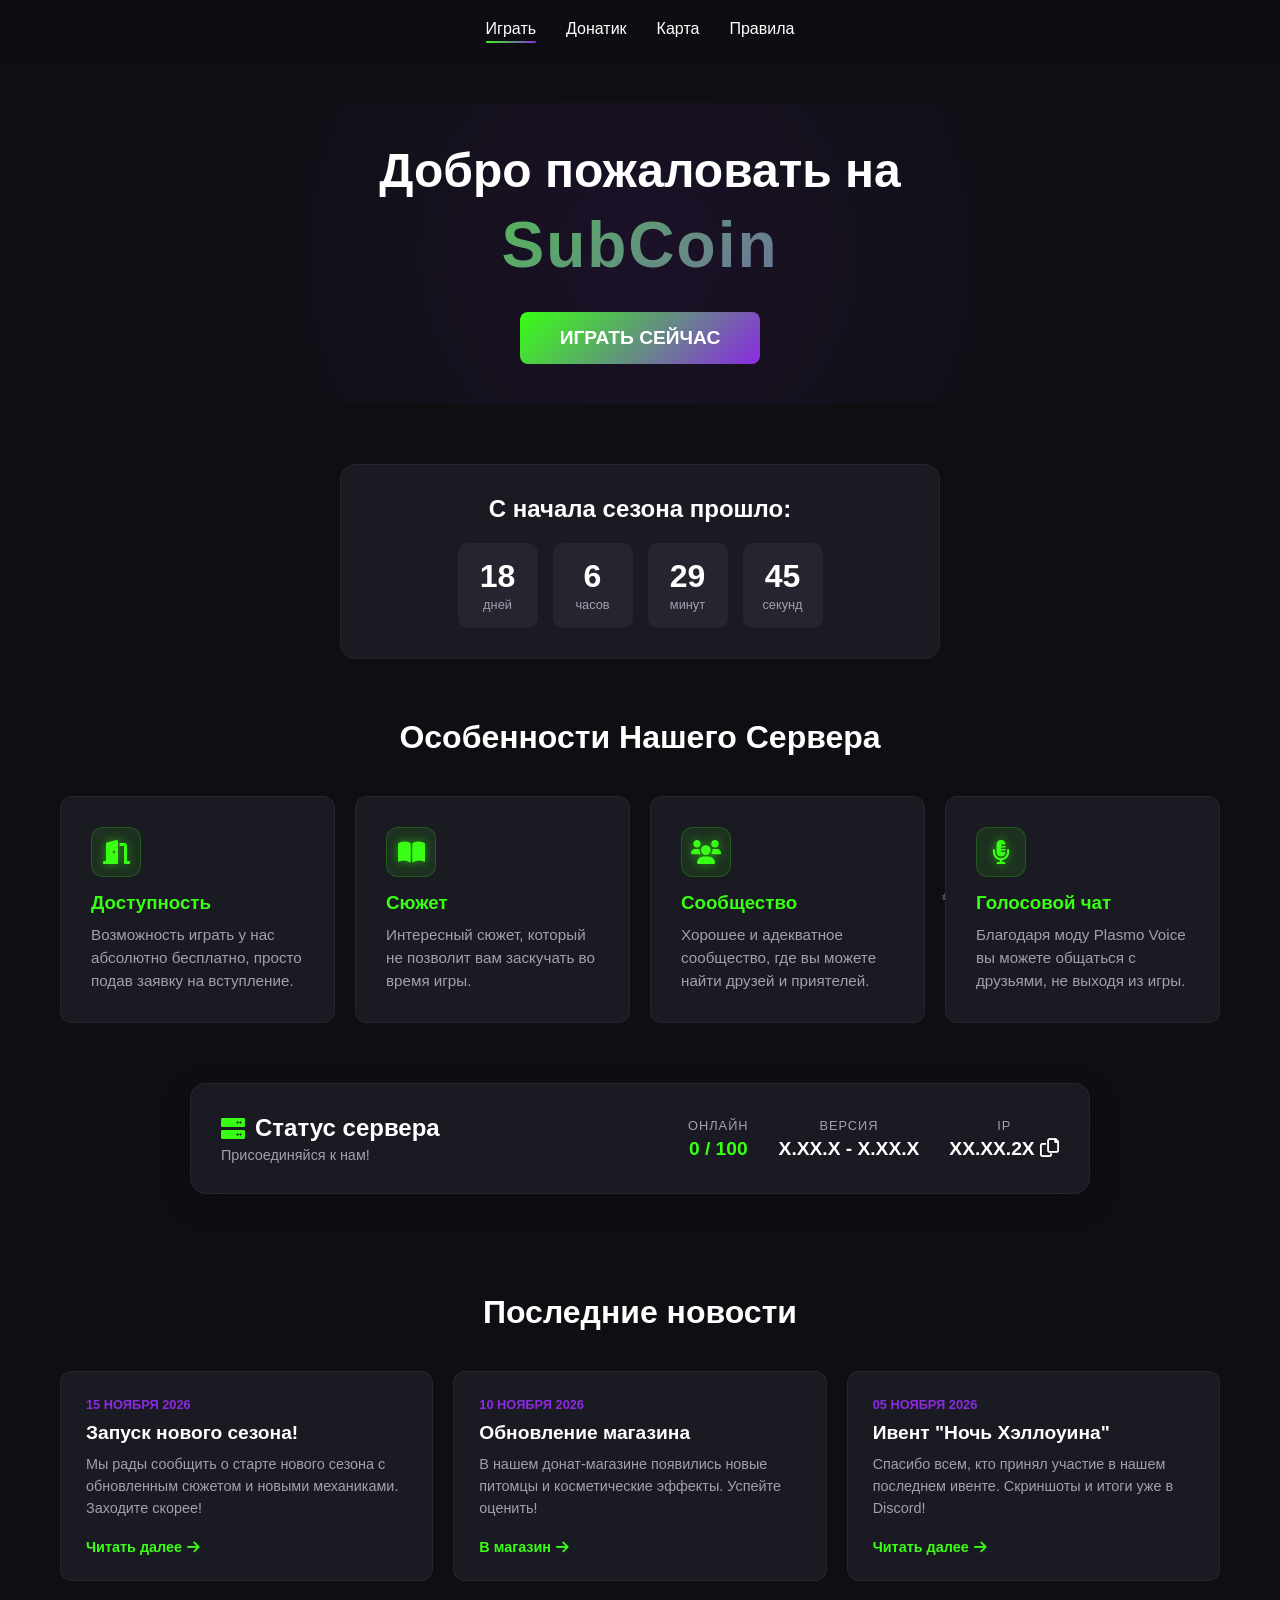
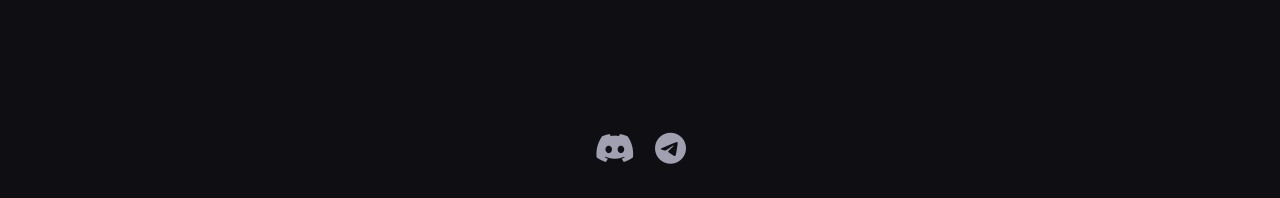
==== index.html @ 939841c0 "Update index.html" ====
<!DOCTYPE html>
<html lang="ru">
<head>
    <meta charset="UTF-8">
    <meta name="viewport" content="width=device-width, initial-scale=1.0">
    <title>SubCoin - Приватный сервер Minecraft</title>
    <link rel="stylesheet" href="style.css">
    <link rel="stylesheet" href="https://cdnjs.cloudflare.com/ajax/libs/font-awesome/6.0.0/css/all.min.css">
</head>
<body>

    <div id="snow-container"></div>

    <nav>
        <a href="index.html" class="active">Играть</a>
        <a href="donate.html">Донатик</a>
        <a href="map.html">Карта</a>
        <a href="rules.html">Правила</a>
    </nav>

    <div class="container">
        
        <header class="hero">
            <h1>Добро пожаловать на</h1>
            <div class="brand">SubCoin</div>
            <button class="btn-play" onclick="alert('Скоро здесь будет IP сервера!')">Играть сейчас</button>
        </header>

        <section class="stats-section">
            <div class="stats-container">
                <h2>С начала сезона прошло:</h2>
                <div class="timer">
                    <div class="time-block"><span class="num" id="days">0</span><span class="label">дней</span></div>
                    <div class="time-block"><span class="num" id="hours">0</span><span class="label">часов</span></div>
                    <div class="time-block"><span class="num" id="minutes">0</span><span class="label">минут</span></div>
                    <div class="time-block"><span class="num" id="seconds">0</span><span class="label">секунд</span></div>
                </div>
            </div>
        </section>

        <section class="features-section">
            <h2>Особенности Нашего Сервера</h2>
            <div class="features-grid">
                <!-- Карточки особенностей (без изменений) -->
                <div class="feature-card">
                    <div class="feature-icon"><i class="fas fa-door-open"></i></div>
                    <h3>Доступность</h3>
                    <p>Возможность играть у нас абсолютно бесплатно, просто подав заявку на вступление.</p>
                </div>
                <div class="feature-card">
                    <div class="feature-icon"><i class="fas fa-book-open"></i></div>
                    <h3>Сюжет</h3>
                    <p>Интересный сюжет, который не позволит вам заскучать во время игры.</p>
                </div>
                <div class="feature-card">
                    <div class="feature-icon"><i class="fas fa-users"></i></div>
                    <h3>Сообщество</h3>
                    <p>Хорошее и адекватное сообщество, где вы можете найти друзей и приятелей.</p>
                </div>
                <div class="feature-card">
                    <div class="feature-icon"><i class="fas fa-microphone-alt"></i></div>
                    <h3>Голосовой чат</h3>
                    <p>Благодаря моду Plasmo Voice вы можете общаться с друзьями, не выходя из игры.</p>
                </div>
            </div>
        </section>

        <!-- НОВЫЙ БЛОК: Статус сервера -->
        <section class="status-section">
            <div class="status-card">
                <div class="status-info">
                    <h2><i class="fas fa-server"></i> Статус сервера</h2>
                    <p>Присоединяйся к нам!</p>
                </div>
                <div class="status-data">
                    <div class="status-item">
                        <span class="status-label">Онлайн</span>
                        <span class="status-value online">0 / 100</span> <!-- Здесь можно потом сделать динамику -->
                    </div>
                    <div class="status-item">
                        <span class="status-label">Версия</span>
                        <span class="status-value">X.XX.X - X.XX.X</span>
                    </div>
                    <div class="status-item">
                        <span class="status-label">IP</span>
                        <span class="status-value ip-copy" onclick="copyIP()" title="Нажми, чтобы скопировать">XX.XX.2X <i class="far fa-copy"></i></span>
                    </div>
                </div>
            </div>
        </section>

        <!-- НОВЫЙ БЛОК: Новости -->
        <section class="news-section">
            <h2>Последние новости</h2>
            <div class="news-grid">
                <div class="news-card">
                    <div class="news-date">15 Ноября 2026</div>
                    <h3>Запуск нового сезона!</h3>
                    <p>Мы рады сообщить о старте нового сезона с обновленным сюжетом и новыми механиками. Заходите скорее!</p>
                    <a href="#" class="read-more">Читать далее <i class="fas fa-arrow-right"></i></a>
                </div>
                <div class="news-card">
                    <div class="news-date">10 Ноября 2026</div>
                    <h3>Обновление магазина</h3>
                    <p>В нашем донат-магазине появились новые питомцы и косметические эффекты. Успейте оценить!</p>
                    <a href="donate.html" class="read-more">В магазин <i class="fas fa-arrow-right"></i></a>
                </div>
                <div class="news-card">
                    <div class="news-date">05 Ноября 2026</div>
                    <h3>Ивент "Ночь Хэллоуина"</h3>
                    <p>Спасибо всем, кто принял участие в нашем последнем ивенте. Скриншоты и итоги уже в Discord!</p>
                    <a href="#" class="read-more">Читать далее <i class="fas fa-arrow-right"></i></a>
                </div>
            </div>
        </section>

    </div>

    <footer>
        <a href="https://github.com/EstriperConor" target="_blank" title="Discord"><i class="fab fa-discord"></i></a>
        <a href="https://github.com/EstriperConor" target="_blank" title="Telegram"><i class="fab fa-telegram-plane"></i></a>
    </footer>

    <script src="script.js"></script>
</body>
</html>
---- style.css ----
/* style.css */
:root {
    --bg-color: #0f0f13; 
    --card-bg: #1a1a22; 
    --text-main: #ffffff;
    --text-muted: #a0a0b0;
    --accent-green: #39ff14; 
    --accent-purple: #8a2be2; 
    --gradient: linear-gradient(135deg, var(--accent-green), var(--accent-purple));
}

* {
    margin: 0;
    padding: 0;
    box-sizing: border-box;
    font-family: 'Segoe UI', Tahoma, Geneva, Verdana, sans-serif;
}

body {
    background-color: var(--bg-color);
    color: var(--text-main);
    min-height: 100vh;
    display: flex;
    flex-direction: column;
    overflow-x: hidden; /* Убираем горизонтальную прокрутку от снега */
}

/* Навигация */
nav {
    display: flex;
    justify-content: center;
    gap: 30px;
    padding: 20px;
    background-color: rgba(15, 15, 19, 0.9);
    backdrop-filter: blur(10px);
    position: sticky;
    top: 0;
    z-index: 100;
}

nav a {
    color: var(--text-main);
    text-decoration: none;
    font-weight: 500;
    transition: color 0.3s;
    position: relative; /* Важно для позиционирования полосы */
    padding-bottom: 5px; /* Немного места под текст для полосы */
}

/* Полоса, которая появляется при наведении */
nav a::after {
    content: '';
    position: absolute;
    left: 0;
    bottom: 0;
    width: 100%;
    height: 2px; /* Толщина полосы */
    background: var(--gradient); /* Градиент из зелёного в фиолетовый */
    transform: scaleX(0); /* Изначально полоса сжата в 0 */
    transform-origin: bottom right; /* Анимация справа налево */
    transition: transform 0.3s ease-out;
    border-radius: 2px;
}

/* Появление полосы при наведении */
nav a:hover::after {
    transform: scaleX(1); /* Полоса растягивается на всю ширину */
    transform-origin: bottom left; /* Анимация слева направо */
}

/* Постоянная полоса для активной страницы */
nav a.active::after {
    transform: scaleX(1);
    transform-origin: bottom left;
}

nav a:hover {
    color: var(--accent-green);
}

/* Главный экран (Hero) */
.hero {
    text-align: center;
    margin-bottom: 60px;
    background: radial-gradient(circle at center, rgba(138, 43, 226, 0.1) 0%, transparent 70%);
    padding: 40px;
    border-radius: 20px;
}

.hero h1 {
    font-size: 3rem;
    margin-bottom: 10px;
}

.hero .brand {
    font-size: 4rem;
    font-weight: 900;
    background: var(--gradient);
    -webkit-background-clip: text;
    -webkit-text-fill-color: transparent;
    letter-spacing: 2px;
    margin-bottom: 30px;
}

.btn-play {
    background: var(--gradient);
    color: #fff;
    border: none;
    padding: 15px 40px;
    font-size: 1.2rem;
    font-weight: bold;
    border-radius: 8px;
    cursor: pointer;
    transition: transform 0.2s, box-shadow 0.2s;
    text-transform: uppercase;
    animation: bounce 3s infinite; /* Подпрыгивание */
}

.btn-play:hover {
    animation: none;
    transform: scale(1.05);
    box-shadow: 0 0 20px rgba(57, 255, 20, 0.4);
}

/* Анимация подпрыгивания */
@keyframes bounce {
    0%, 20%, 50%, 80%, 100% { transform: translateY(0); }
    40% { transform: translateY(-10px); }
    60% { transform: translateY(-5px); }
}

/* Блок статистики */
.stats-section {
    width: 100%;
    display: flex;
    justify-content: center;
    margin-bottom: 60px;
}

.stats-container {
    background-color: var(--card-bg);
    padding: 30px;
    border-radius: 16px;
    text-align: center;
    width: 100%;
    max-width: 600px;
    border: 1px solid rgba(255, 255, 255, 0.05);
}

.stats-container h2 {
    margin-bottom: 20px;
    font-size: 1.5rem;
}

.timer {
    display: flex;
    justify-content: center;
    gap: 15px;
}

.time-block {
    background: #252530;
    padding: 15px;
    border-radius: 10px;
    min-width: 80px;
}

.time-block .num {
    font-size: 2rem;
    font-weight: bold;
    display: block;
}

.time-block .label {
    font-size: 0.8rem;
    color: var(--text-muted);
}

/* Особенности */
.features-section {
    width: 100%;
    max-width: 1200px;
    text-align: center;
}

.features-section h2 {
    margin-bottom: 40px;
    font-size: 2rem;
}

.features-grid {
    display: grid;
    grid-template-columns: repeat(auto-fit, minmax(250px, 1fr));
    gap: 20px;
    margin: 0 auto;
}

.feature-card {
    background-color: var(--card-bg);
    padding: 30px;
    border-radius: 12px;
    text-align: left;
    border: 1px solid rgba(255, 255, 255, 0.05);
    transition: border-color 0.3s, transform 0.3s;
}

.feature-card:hover {
    border-color: var(--accent-purple);
    transform: translateY(-5px);
}

.feature-card h3 {
    margin-bottom: 10px;
    color: var(--accent-green);
}

.feature-card p {
    color: var(--text-muted);
    line-height: 1.5;
    font-size: 0.95rem;
}

/* Иконки в карточках */
.feature-icon {
    width: 50px;
    height: 50px;
    border-radius: 12px;
    background: rgba(57, 255, 20, 0.1);
    display: flex;
    align-items: center;
    justify-content: center;
    margin-bottom: 15px;
    border: 1px solid rgba(57, 255, 20, 0.2);
}

.feature-icon i {
    font-size: 1.5rem;
    color: var(--accent-green);
    text-shadow: 0 0 10px rgba(57, 255, 20, 0.5);
}

.feature-card:hover .feature-icon {
    background: rgba(138, 43, 226, 0.1);
    border-color: rgba(138, 43, 226, 0.3);
}

.feature-card:hover .feature-icon i {
    color: var(--accent-purple);
    text-shadow: 0 0 10px rgba(138, 43, 226, 0.5);
}

/* Футер (иконки) */
footer {
    display: flex;
    justify-content: center;
    gap: 20px;
    padding: 30px;
    background-color: var(--bg-color);
    z-index: 1;
}

footer a {
    color: var(--text-muted);
    font-size: 2rem;
    transition: color 0.3s;
}

footer a:hover {
    color: var(--accent-green);
}

/* Страницы-заглушки */
.page-content {
    flex: 1;
    display: flex;
    flex-direction: column;
    align-items: center;
    justify-content: center;
    text-align: center;
    padding: 40px;
    z-index: 1;
}

.page-content h1 {
    font-size: 3rem;
    margin-bottom: 20px;
    background: var(--gradient);
    -webkit-background-clip: text;
    -webkit-text-fill-color: transparent;
}

.page-content p {
    color: var(--text-muted);
    font-size: 1.2rem;
    margin-bottom: 30px;
}

.back-btn {
    color: var(--accent-green);
    text-decoration: none;
    border: 1px solid var(--accent-green);
    padding: 10px 20px;
    border-radius: 5px;
    transition: background 0.3s;
}

.back-btn:hover {
    background: rgba(57, 255, 20, 0.1);
}

/* --- Снег --- */
#snow-container {
    position: fixed;
    top: 0;
    left: 0;
    width: 100%;
    height: 100%;
    pointer-events: none;
    z-index: 0; /* Снег на заднем плане */
    overflow: hidden;
}

.snowflake {
    position: absolute;
    top: -10px;
    color: rgba(255, 255, 255, 0.7);
    user-select: none;
    animation: fall linear forwards;
}

@keyframes fall {
    to {
        transform: translateY(100vh);
    }
}
/* ... ваш код выше (root, body, nav и т.д.) ... */

/* Контейнер для центрирования контента */
.container {
    max-width: 1200px; /* Максимальная ширина контента */
    margin: 0 auto;    /* Центрирование по горизонтали */
    padding: 40px 20px; /* Отступы сверху/снизу и по бокам */
    width: 100%;
    display: flex;
    flex-direction: column;
    align-items: center; /* Центрируем элементы внутри */
    z-index: 1; /* Поверх снега */
}

/* Главный экран (Hero) */
.hero {
    text-align: center;
    margin-bottom: 60px;
    background: radial-gradient(circle at center, rgba(138, 43, 226, 0.1) 0%, transparent 70%);
    padding: 40px;
    border-radius: 20px;
    width: 100%;
}

/* ... стили для brand и btn-play остаются без изменений ... */

/* Блок статистики */
.stats-section {
    width: 100%;
    display: flex;
    justify-content: center;
    margin-bottom: 60px;
}

/* ... стили для stats-container и timer остаются без изменений ... */

/* Блок с особенностями */
.features-section {
    width: 100%;
    text-align: center;
}

.features-section h2 {
    margin-bottom: 40px;
    font-size: 2rem;
}

.features-grid {
    display: grid;
    /* Автоматически подстраиваем колонки: минимум 250px, максимум 1fr */
    grid-template-columns: repeat(auto-fit, minmax(250px, 1fr));
    gap: 20px;
    width: 100%;
}

/* --- Стили для страницы правил (Аккордеон) --- */
.rules-container {
    max-width: 900px; /* Делаем колонку чуть уже для удобства чтения */
    padding-top: 60px;
}

.page-title {
    font-size: 2.5rem;
    margin-bottom: 40px;
    text-align: center;
    background: var(--gradient);
    -webkit-background-clip: text;
    -webkit-text-fill-color: transparent;
}

.page-title i {
    -webkit-text-fill-color: #ff9800; /* Оранжевый цвет для иконки книги */
    margin-right: 10px;
}

.section-subtitle {
    font-size: 1.8rem;
    margin: 40px 0 20px 0;
    text-align: center;
    color: var(--text-main);
}

.accordion {
    display: flex;
    flex-direction: column;
    gap: 10px;
    margin-bottom: 40px;
}

.accordion-item {
    background-color: var(--card-bg);
    border-radius: 8px;
    overflow: hidden;
    border: 1px solid rgba(255, 255, 255, 0.05);
    transition: border-color 0.3s;
}

.accordion-item:hover {
    border-color: rgba(57, 255, 20, 0.3); /* Легкая зеленая подсветка при наведении */
}

.accordion-header {
    width: 100%;
    background: none;
    border: none;
    color: var(--text-main);
    padding: 20px;
    font-size: 1.1rem;
    font-weight: 600;
    text-align: left;
    cursor: pointer;
    display: flex;
    justify-content: space-between;
    align-items: center;
    transition: background-color 0.3s;
}

.accordion-header:hover {
    background-color: rgba(255, 255, 255, 0.03);
}

.accordion-header i {
    color: var(--text-muted);
    transition: transform 0.3s;
}

/* Класс, который добавляется при открытии */
.accordion-header.active i {
    transform: rotate(45deg); /* Плюсик превращается в крестик */
    color: var(--accent-green);
}

.accordion-content {
    max-height: 0; /* Скрыто по умолчанию */
    overflow: hidden;
    transition: max-height 0.3s ease-out;
    background-color: rgba(0, 0, 0, 0.2);
}

.accordion-content p {
    padding: 0 20px 20px 20px;
    color: var(--text-muted);
    line-height: 1.6;
    margin: 0;
}
/* --- НОВЫЕ СТИЛИ ДЛЯ ГЛАВНОЙ СТРАНИЦЫ --- */

/* Блок статуса сервера */
.status-section {
    width: 100%;
    max-width: 900px;
    margin: 60px auto;
}

.status-card {
    background-color: var(--card-bg);
    border: 1px solid rgba(255, 255, 255, 0.05);
    border-radius: 16px;
    padding: 30px;
    display: flex;
    justify-content: space-between;
    align-items: center;
    flex-wrap: wrap;
    gap: 20px;
    box-shadow: 0 10px 30px rgba(0, 0, 0, 0.2);
}

.status-info h2 {
    font-size: 1.5rem;
    margin-bottom: 5px;
    color: var(--text-main);
    display: flex;
    align-items: center;
    gap: 10px;
}

.status-info h2 i {
    color: var(--accent-green);
}

.status-info p {
    color: var(--text-muted);
    font-size: 0.9rem;
}

.status-data {
    display: flex;
    gap: 30px;
}

.status-item {
    display: flex;
    flex-direction: column;
    align-items: center;
}

.status-label {
    font-size: 0.8rem;
    color: var(--text-muted);
    text-transform: uppercase;
    letter-spacing: 1px;
    margin-bottom: 5px;
}

.status-value {
    font-size: 1.2rem;
    font-weight: bold;
    color: var(--text-main);
}

.status-value.online {
    color: var(--accent-green);
}

.ip-copy {
    cursor: pointer;
    transition: color 0.3s;
}

.ip-copy:hover {
    color: var(--accent-purple);
}

/* Блок новостей */
.news-section {
    width: 100%;
    max-width: 1200px;
    margin: 40px auto 80px;
    text-align: center;
}

.news-section h2 {
    font-size: 2rem;
    margin-bottom: 40px;
}

.news-grid {
    display: grid;
    grid-template-columns: repeat(auto-fit, minmax(300px, 1fr));
    gap: 20px;
}

.news-card {
    background-color: var(--card-bg);
    border: 1px solid rgba(255, 255, 255, 0.05);
    border-radius: 12px;
    padding: 25px;
    text-align: left;
    transition: transform 0.3s, border-color 0.3s;
    display: flex;
    flex-direction: column;
}

.news-card:hover {
    transform: translateY(-5px);
    border-color: var(--accent-green);
}

.news-date {
    font-size: 0.8rem;
    color: var(--accent-purple);
    font-weight: bold;
    margin-bottom: 10px;
    text-transform: uppercase;
}

.news-card h3 {
    font-size: 1.2rem;
    margin-bottom: 10px;
    color: var(--text-main);
}

.news-card p {
    color: var(--text-muted);
    font-size: 0.9rem;
    line-height: 1.5;
    flex-grow: 1;
    margin-bottom: 20px;
}

.read-more {
    color: var(--accent-green);
    text-decoration: none;
    font-weight: 600;
    font-size: 0.9rem;
    display: inline-flex;
    align-items: center;
    gap: 5px;
    transition: gap 0.3s;
}

.read-more:hover {
    gap: 10px;
    color: var(--accent-purple);
}

/* Простая анимация появления для всех секций */
.container > section, .container > header {
    animation: fadeInUp 0.8s ease-out forwards;
    opacity: 0;
    transform: translateY(20px);
}

@keyframes fadeInUp {
    to {
        opacity: 1;
        transform: translateY(0);
    }
}
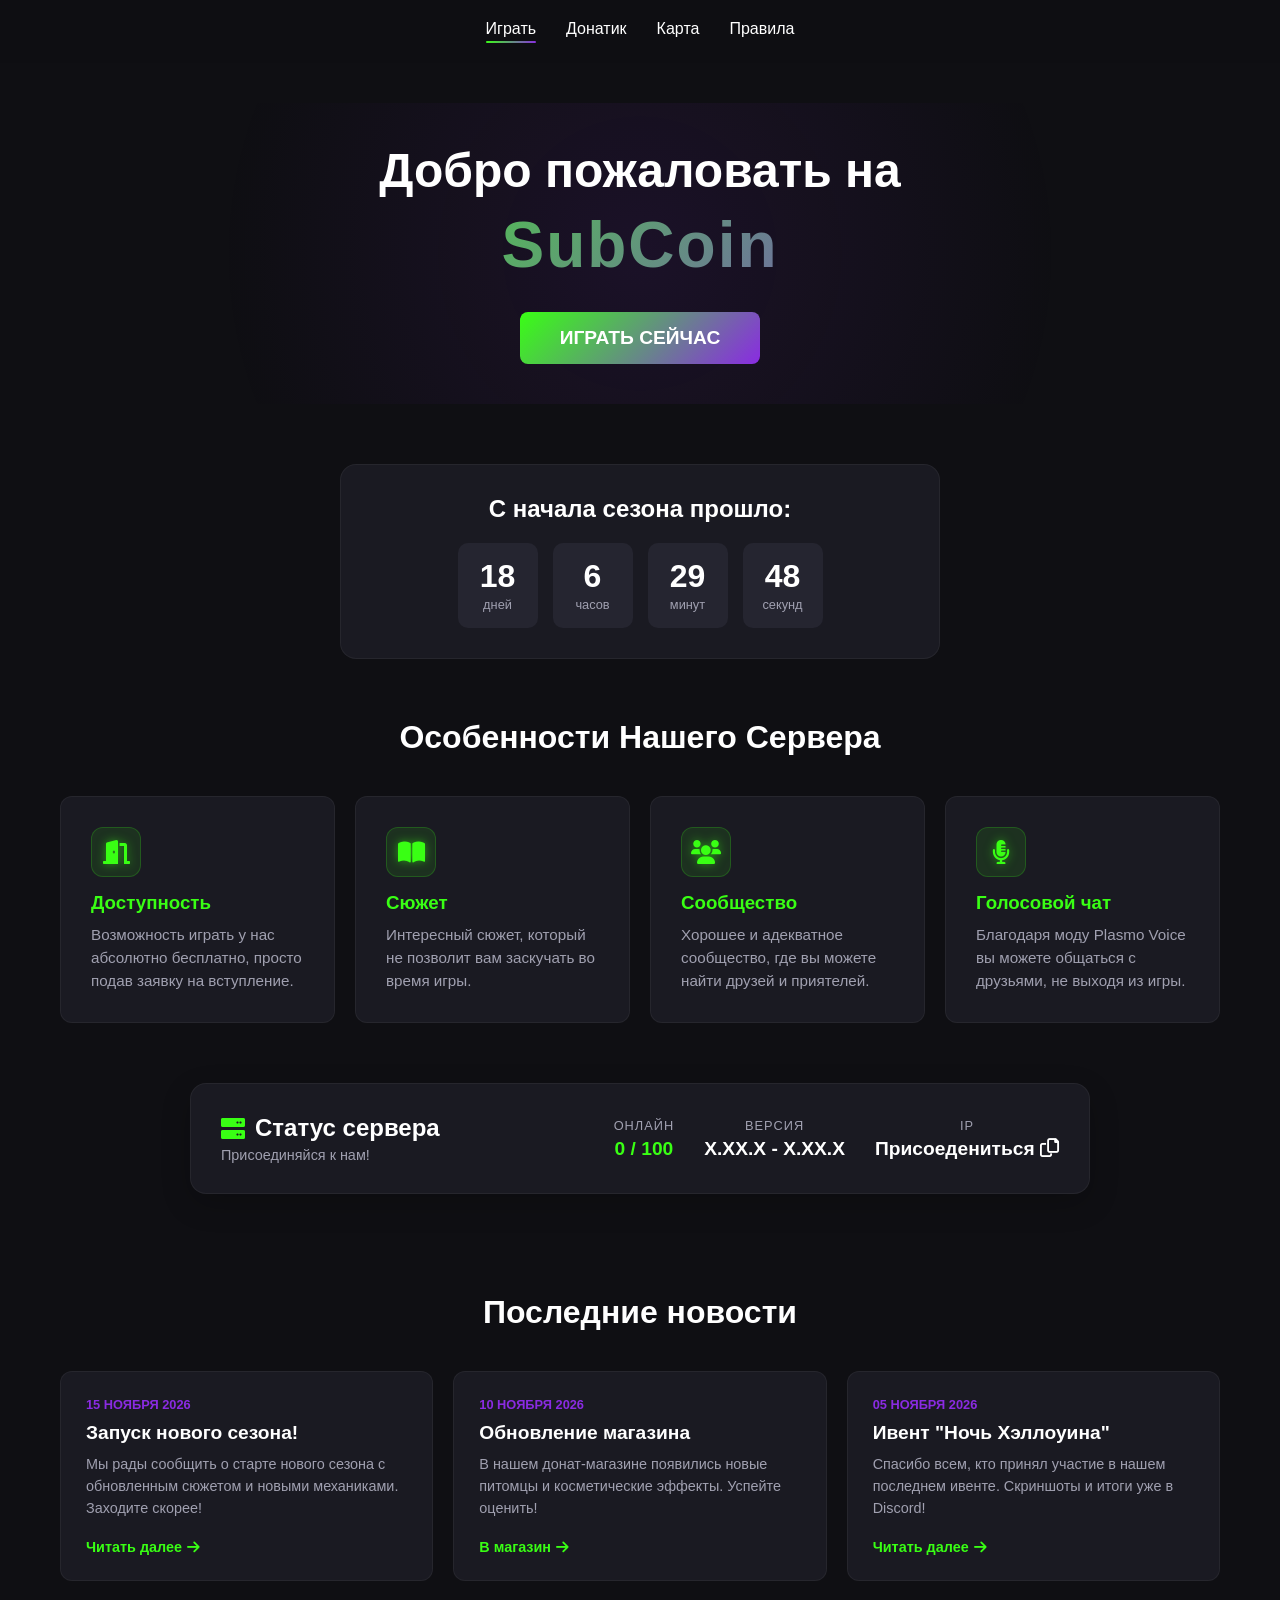
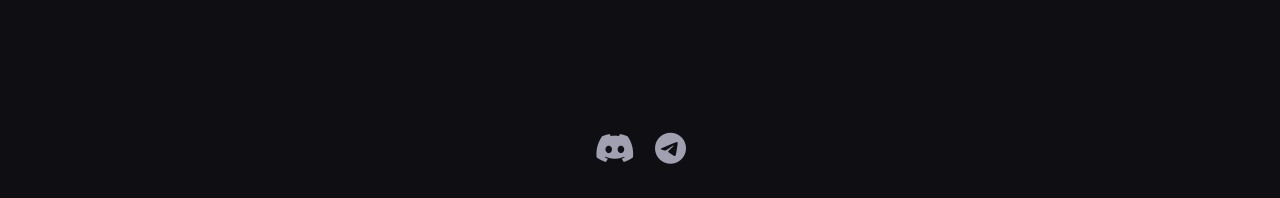
==== commit 0eef54c9: "Update index.html" ====
--- a/index.html
+++ b/index.html
@@ -83,7 +83,7 @@
                     </div>
                     <div class="status-item">
                         <span class="status-label">IP</span>
-                        <span class="status-value ip-copy" onclick="copyIP()" title="Нажми, чтобы скопировать">XX.XX.2X <i class="far fa-copy"></i></span>
+                        <span class="status-value ip-copy" onclick="copyIP()" title="Нажми, чтобы скопировать">Присоедениться <i class="far fa-copy"></i></span>
                     </div>
                 </div>
             </div>
--- a/style.css
+++ b/style.css
@@ -629,7 +629,6 @@
     color: var(--accent-purple);
 }
 
-/* Простая анимация появления для всех секций */
 .container > section, .container > header {
     animation: fadeInUp 0.8s ease-out forwards;
     opacity: 0;
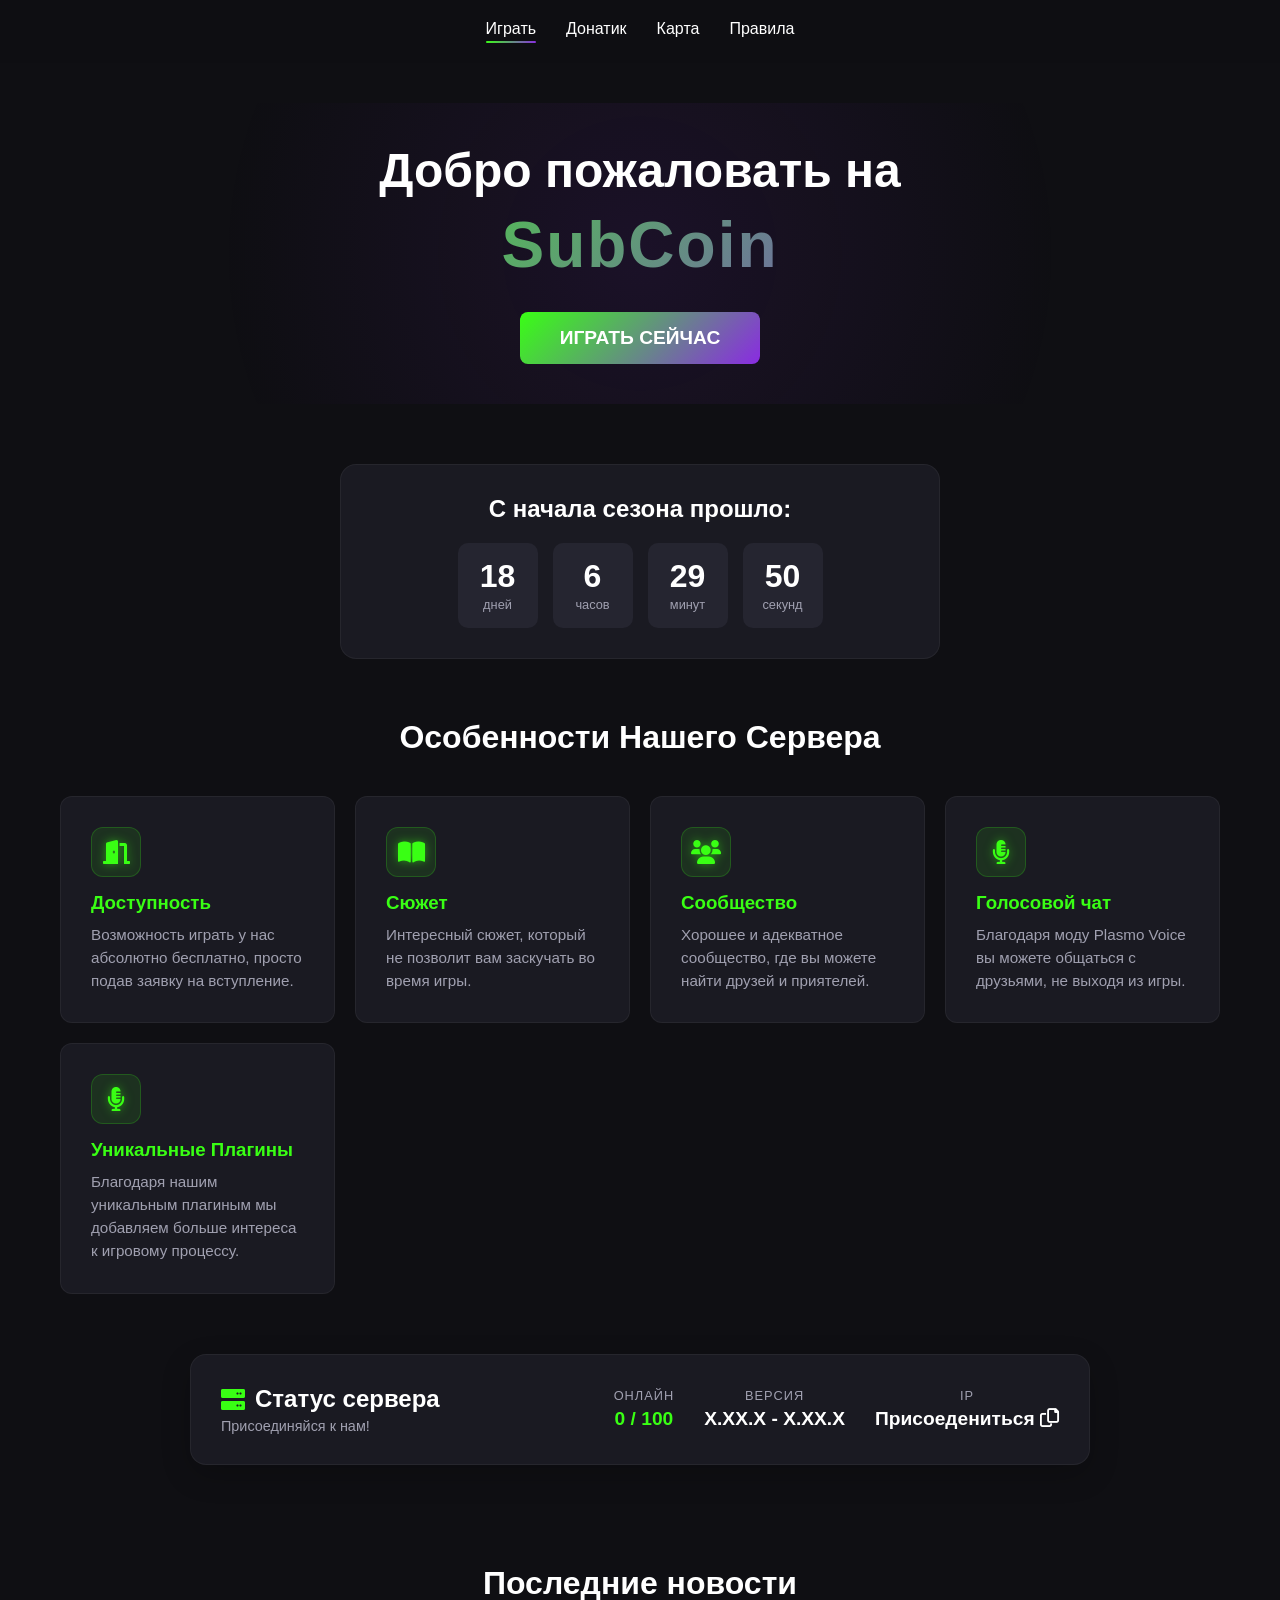
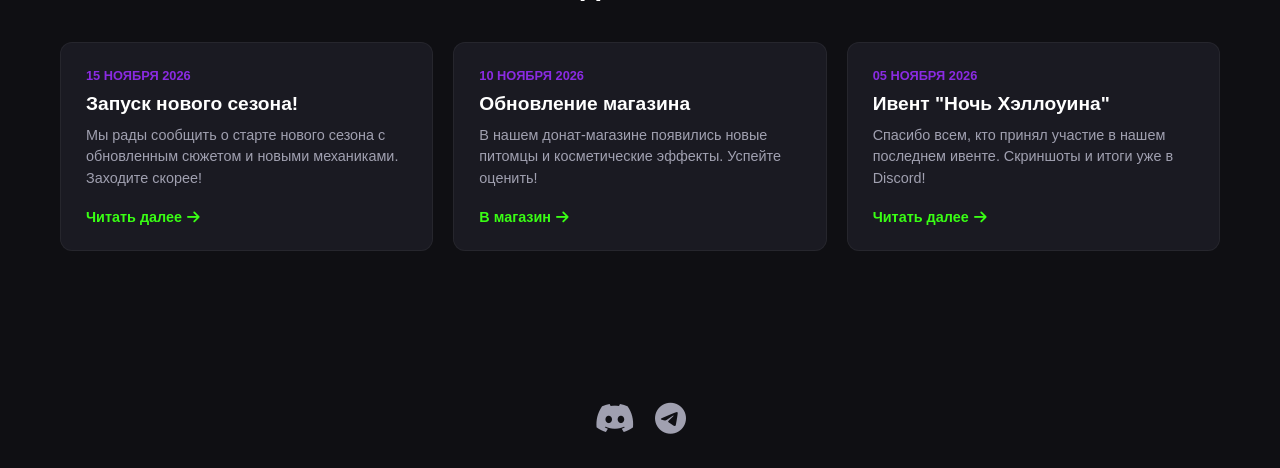
==== commit 7ee0f1f4: "Update index.html" ====
--- a/index.html
+++ b/index.html
@@ -62,6 +62,11 @@
                     <h3>Голосовой чат</h3>
                     <p>Благодаря моду Plasmo Voice вы можете общаться с друзьями, не выходя из игры.</p>
                 </div>
+                <div class="feature-card">
+                    <div class="feature-icon"><i class="fas fa-microphone-alt"></i></div>
+                    <h3>Уникальные Плагины</h3>
+                    <p>Благодаря нашим уникальным плагиным мы добавляем больше интереса к игровому процессу.</p>
+                </div>
             </div>
         </section>
 
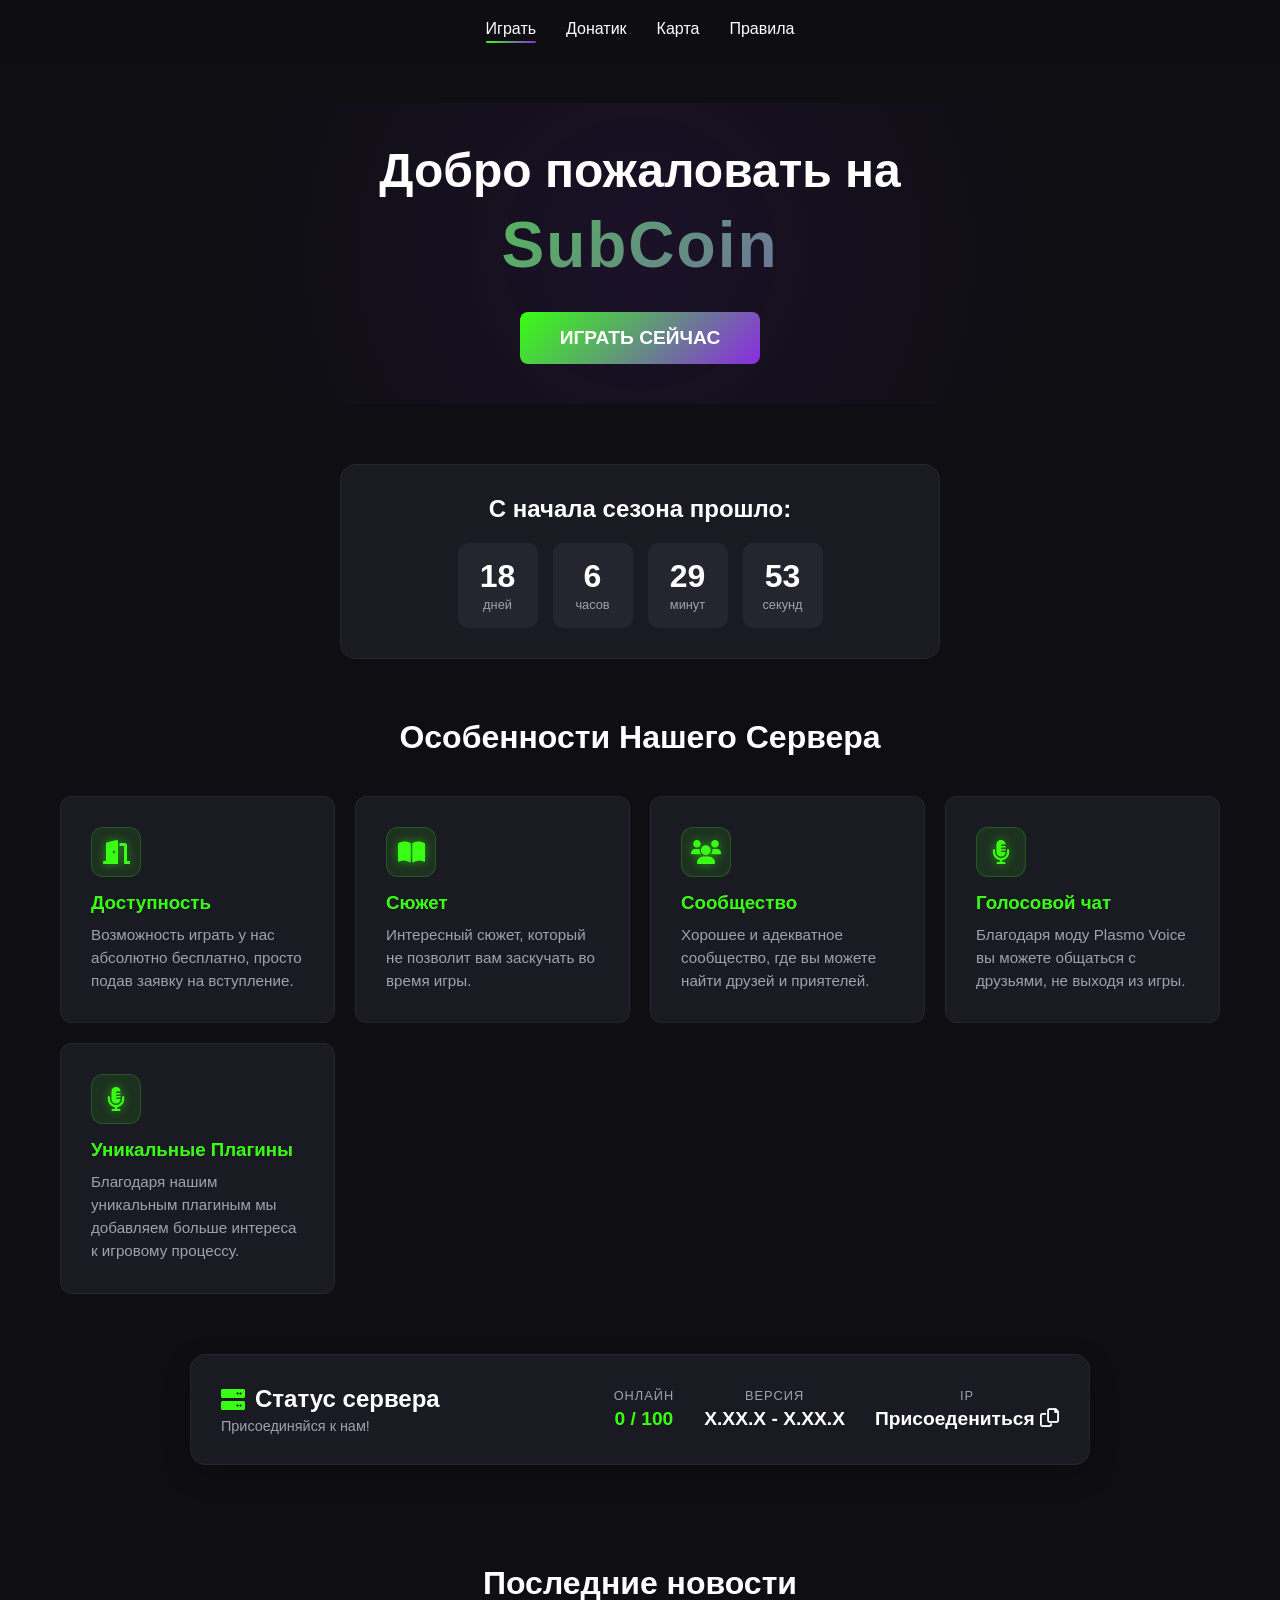
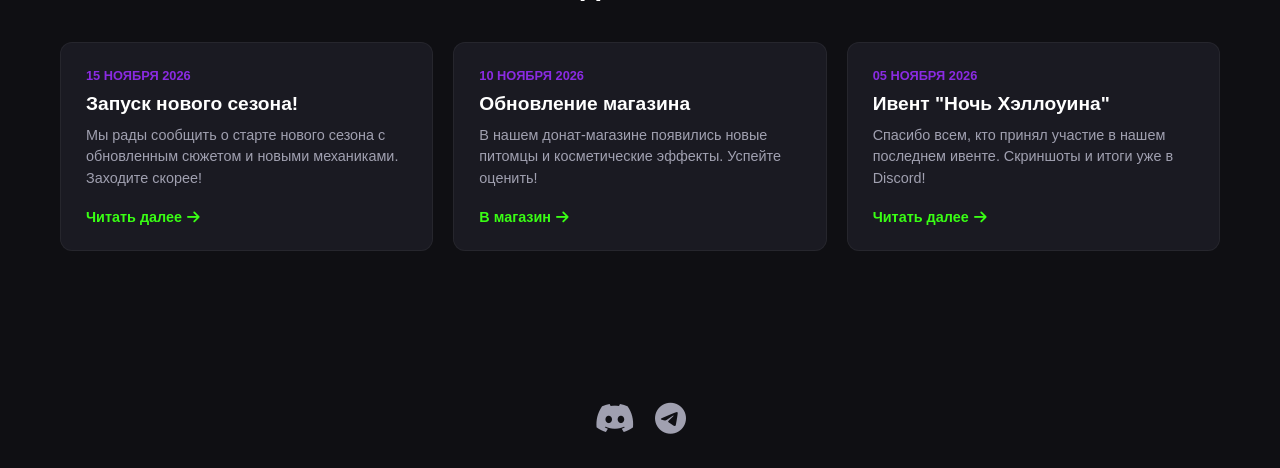
==== commit 6de7338b: "Update index.html" ====
--- a/index.html
+++ b/index.html
@@ -8,8 +8,14 @@
     <link rel="stylesheet" href="https://cdnjs.cloudflare.com/ajax/libs/font-awesome/6.0.0/css/all.min.css">
 </head>
 <body>
-
+    <!-- Фоновые эффекты -->
     <div id="snow-container"></div>
+    <div class="background-effects">
+        <div class="aurora aurora-1"></div>
+        <div class="aurora aurora-2"></div>
+        <div class="stars"></div>
+    </div>
+        <!-- ... остальной код ... -->
 
     <nav>
         <a href="index.html" class="active">Играть</a>
@@ -17,6 +23,7 @@
         <a href="map.html">Карта</a>
         <a href="rules.html">Правила</a>
     </nav>
+    
 
     <div class="container">
         
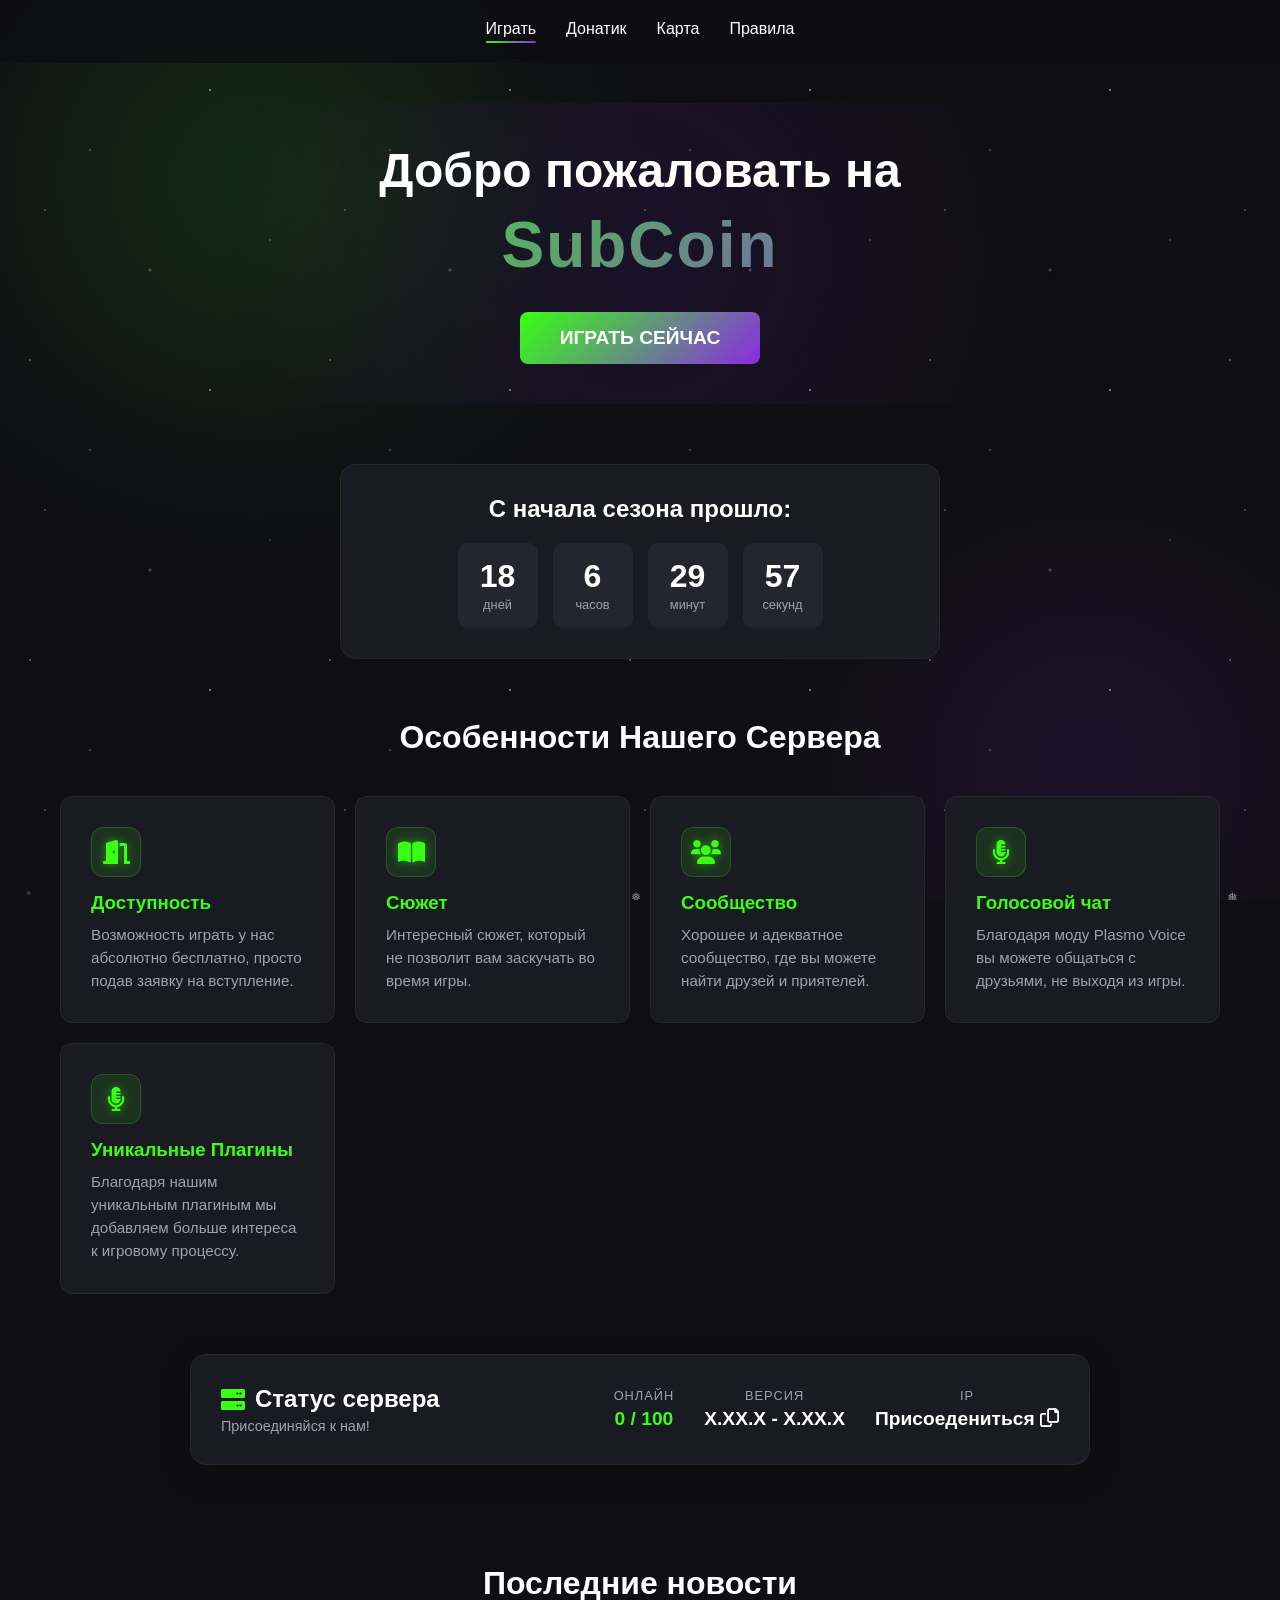
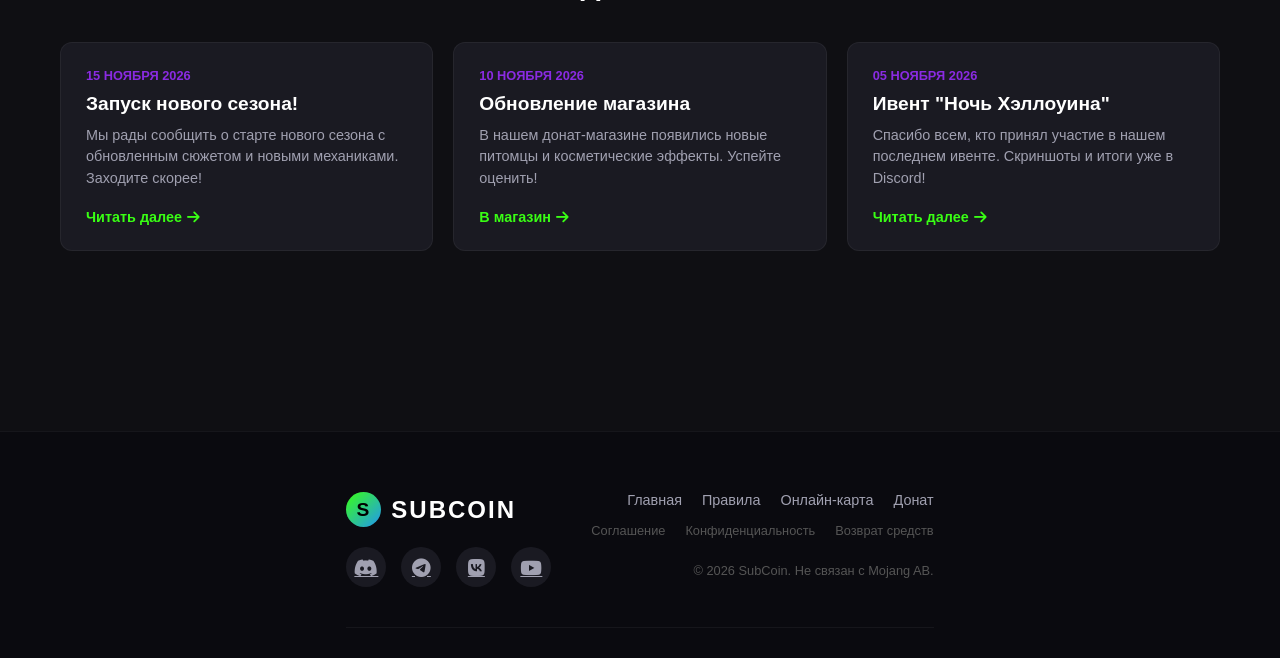
==== commit 635a2fc7: "Update index.html" ====
--- a/index.html
+++ b/index.html
@@ -128,9 +128,41 @@
 
     </div>
 
-    <footer>
-        <a href="https://github.com/EstriperConor" target="_blank" title="Discord"><i class="fab fa-discord"></i></a>
-        <a href="https://github.com/EstriperConor" target="_blank" title="Telegram"><i class="fab fa-telegram-plane"></i></a>
+    <!-- Подвал сайта -->
+    <footer class="site-footer">
+        <div class="footer-top">
+            <!-- Левая часть: Логотип и соцсети -->
+            <div class="footer-left">
+                <div class="footer-logo">
+                    <div class="logo-icon">S</div>
+                    <span>SUBCOIN</span>
+                </div>
+                <div class="footer-socials">
+                    <a href="https://github.com/EstriperConor" target="_blank" title="Discord"><i class="fab fa-discord"></i></a>
+                    <a href="https://github.com/EstriperConor" target="_blank" title="Telegram"><i class="fab fa-telegram-plane"></i></a>
+                    <a href="https://github.com/EstriperConor" target="_blank" title="VK"><i class="fab fa-vk"></i></a>
+                    <a href="https://github.com/EstriperConor" target="_blank" title="YouTube"><i class="fab fa-youtube"></i></a>
+                </div>
+            </div>
+
+            <!-- Правая часть: Ссылки и копирайт -->
+            <div class="footer-right">
+                <div class="footer-nav">
+                    <a href="index.html">Главная</a>
+                    <a href="rules.html">Правила</a>
+                    <a href="map.html">Онлайн-карта</a>
+                    <a href="donate.html">Донат</a>
+                </div>
+                <div class="footer-legal">
+                    <a href="#">Соглашение</a>
+                    <a href="#">Конфиденциальность</a>
+                    <a href="#">Возврат средств</a>
+                </div>
+                <div class="footer-copyright">
+                    © 2026 SubCoin. Не связан с Mojang AB.
+                </div>
+            </div>
+        </div>
     </footer>
 
     <script src="script.js"></script>
--- a/style.css
+++ b/style.css
@@ -641,3 +641,209 @@
         transform: translateY(0);
     }
 }
+/* --- Фоновые эффекты (Авроро и звезды) --- */
+
+.background-effects {
+    position: fixed;
+    top: 0;
+    left: 0;
+    width: 100%;
+    height: 100%;
+    z-index: -1; /* Позади всего контента */
+    overflow: hidden;
+    pointer-events: none; /* Чтобы не мешать кликам */
+    background-color: var(--bg-color); /* Базовый фон */
+}
+
+/* Северное сияние */
+.aurora {
+    position: absolute;
+    border-radius: 50%;
+    filter: blur(80px); /* Сильное размытие для эффекта свечения */
+    opacity: 0.15; /* Делаем полупрозрачным, чтобы не мешало читать */
+    animation: auroraMove 20s infinite alternate ease-in-out;
+}
+
+.aurora-1 {
+    width: 60vw;
+    height: 60vh;
+    top: -10%;
+    left: -10%;
+    background: radial-gradient(circle, var(--accent-green) 0%, transparent 70%);
+    animation-duration: 25s;
+}
+
+.aurora-2 {
+    width: 50vw;
+    height: 50vh;
+    bottom: -10%;
+    right: -10%;
+    background: radial-gradient(circle, var(--accent-purple) 0%, transparent 70%);
+    animation-duration: 30s;
+    animation-delay: -5s; /* Сдвигаем анимацию */
+}
+
+/* Ключевые кадры для движения сияния */
+@keyframes auroraMove {
+    0% {
+        transform: translate(0, 0) scale(1);
+    }
+    50% {
+        transform: translate(10vw, 5vh) scale(1.1);
+    }
+    100% {
+        transform: translate(-5vw, 10vh) scale(0.9);
+    }
+}
+
+/* Мерцающие звезды (создаются через box-shadow) */
+.stars {
+    position: absolute;
+    top: 0;
+    left: 0;
+    width: 100%;
+    height: 100%;
+    background-image: 
+        radial-gradient(1px 1px at 10% 20%, rgba(255,255,255,0.8) 50%, transparent 100%),
+        radial-gradient(1px 1px at 30% 50%, rgba(255,255,255,0.6) 50%, transparent 100%),
+        radial-gradient(1.5px 1.5px at 70% 30%, rgba(255,255,255,0.7) 50%, transparent 100%),
+        radial-gradient(1px 1px at 90% 80%, rgba(255,255,255,0.5) 50%, transparent 100%),
+        radial-gradient(2px 2px at 50% 90%, rgba(255,255,255,0.4) 50%, transparent 100%),
+        radial-gradient(1px 1px at 15% 70%, rgba(255,255,255,0.6) 50%, transparent 100%);
+    background-repeat: repeat;
+    background-size: 300px 300px; /* Размер плитки со звездами */
+    animation: twinkle 4s infinite alternate;
+    opacity: 0.6;
+}
+
+/* Анимация мерцания */
+@keyframes twinkle {
+    0% { opacity: 0.3; }
+    100% { opacity: 0.7; }
+}
+/* --- Подвал сайта (Footer) --- */
+.site-footer {
+    background-color: #0a0a0f; /* Чуть темнее основного фона */
+    border-top: 1px solid rgba(255, 255, 255, 0.05);
+    padding: 60px 20px 30px;
+    margin-top: 60px;
+    position: relative;
+    z-index: 10; /* Поверх снега и фона */
+}
+
+.footer-top {
+    max-width: 1200px;
+    margin: 0 auto;
+    display: flex;
+    justify-content: space-between;
+    align-items: flex-start;
+    flex-wrap: wrap;
+    gap: 40px;
+    padding-bottom: 40px;
+    border-bottom: 1px solid rgba(255, 255, 255, 0.05);
+}
+
+/* Левая часть */
+.footer-left {
+    display: flex;
+    flex-direction: column;
+    gap: 20px;
+}
+
+.footer-logo {
+    display: flex;
+    align-items: center;
+    gap: 10px;
+    font-size: 1.5rem;
+    font-weight: 900;
+    color: var(--text-main);
+    letter-spacing: 2px;
+}
+
+.logo-icon {
+    width: 35px;
+    height: 35px;
+    background: linear-gradient(135deg, var(--accent-green), #2196f3); /* Немного изменил градиент для лого */
+    border-radius: 50%;
+    display: flex;
+    align-items: center;
+    justify-content: center;
+    color: #000;
+    font-weight: bold;
+    font-size: 1.2rem;
+}
+
+.footer-socials {
+    display: flex;
+    gap: 15px;
+}
+
+.footer-socials a {
+    color: var(--text-muted);
+    font-size: 1.2rem;
+    width: 40px;
+    height: 40px;
+    background-color: #1a1a22;
+    border-radius: 50%;
+    display: flex;
+    align-items: center;
+    justify-content: center;
+    transition: all 0.3s;
+}
+
+.footer-socials a:hover {
+    color: #fff;
+    background-color: var(--accent-purple);
+    transform: translateY(-3px);
+}
+
+/* Правая часть */
+.footer-right {
+    display: flex;
+    flex-direction: column;
+    align-items: flex-end;
+    gap: 15px;
+}
+
+.footer-nav, .footer-legal {
+    display: flex;
+    gap: 20px;
+}
+
+.footer-nav a, .footer-legal a {
+    color: var(--text-muted);
+    text-decoration: none;
+    font-size: 0.9rem;
+    transition: color 0.3s;
+}
+
+.footer-nav a:hover, .footer-legal a:hover {
+    color: var(--accent-green);
+}
+
+.footer-legal a {
+    font-size: 0.8rem;
+    color: #555;
+}
+
+.footer-copyright {
+    color: #555;
+    font-size: 0.8rem;
+    margin-top: 10px;
+}
+
+/* Адаптация для мобильных */
+@media (max-width: 768px) {
+    .footer-top {
+        flex-direction: column;
+        align-items: center;
+        text-align: center;
+    }
+    .footer-right {
+        align-items: center;
+    }
+    .footer-nav, .footer-legal {
+        flex-wrap: wrap;
+        justify-content: center;
+    }
+}
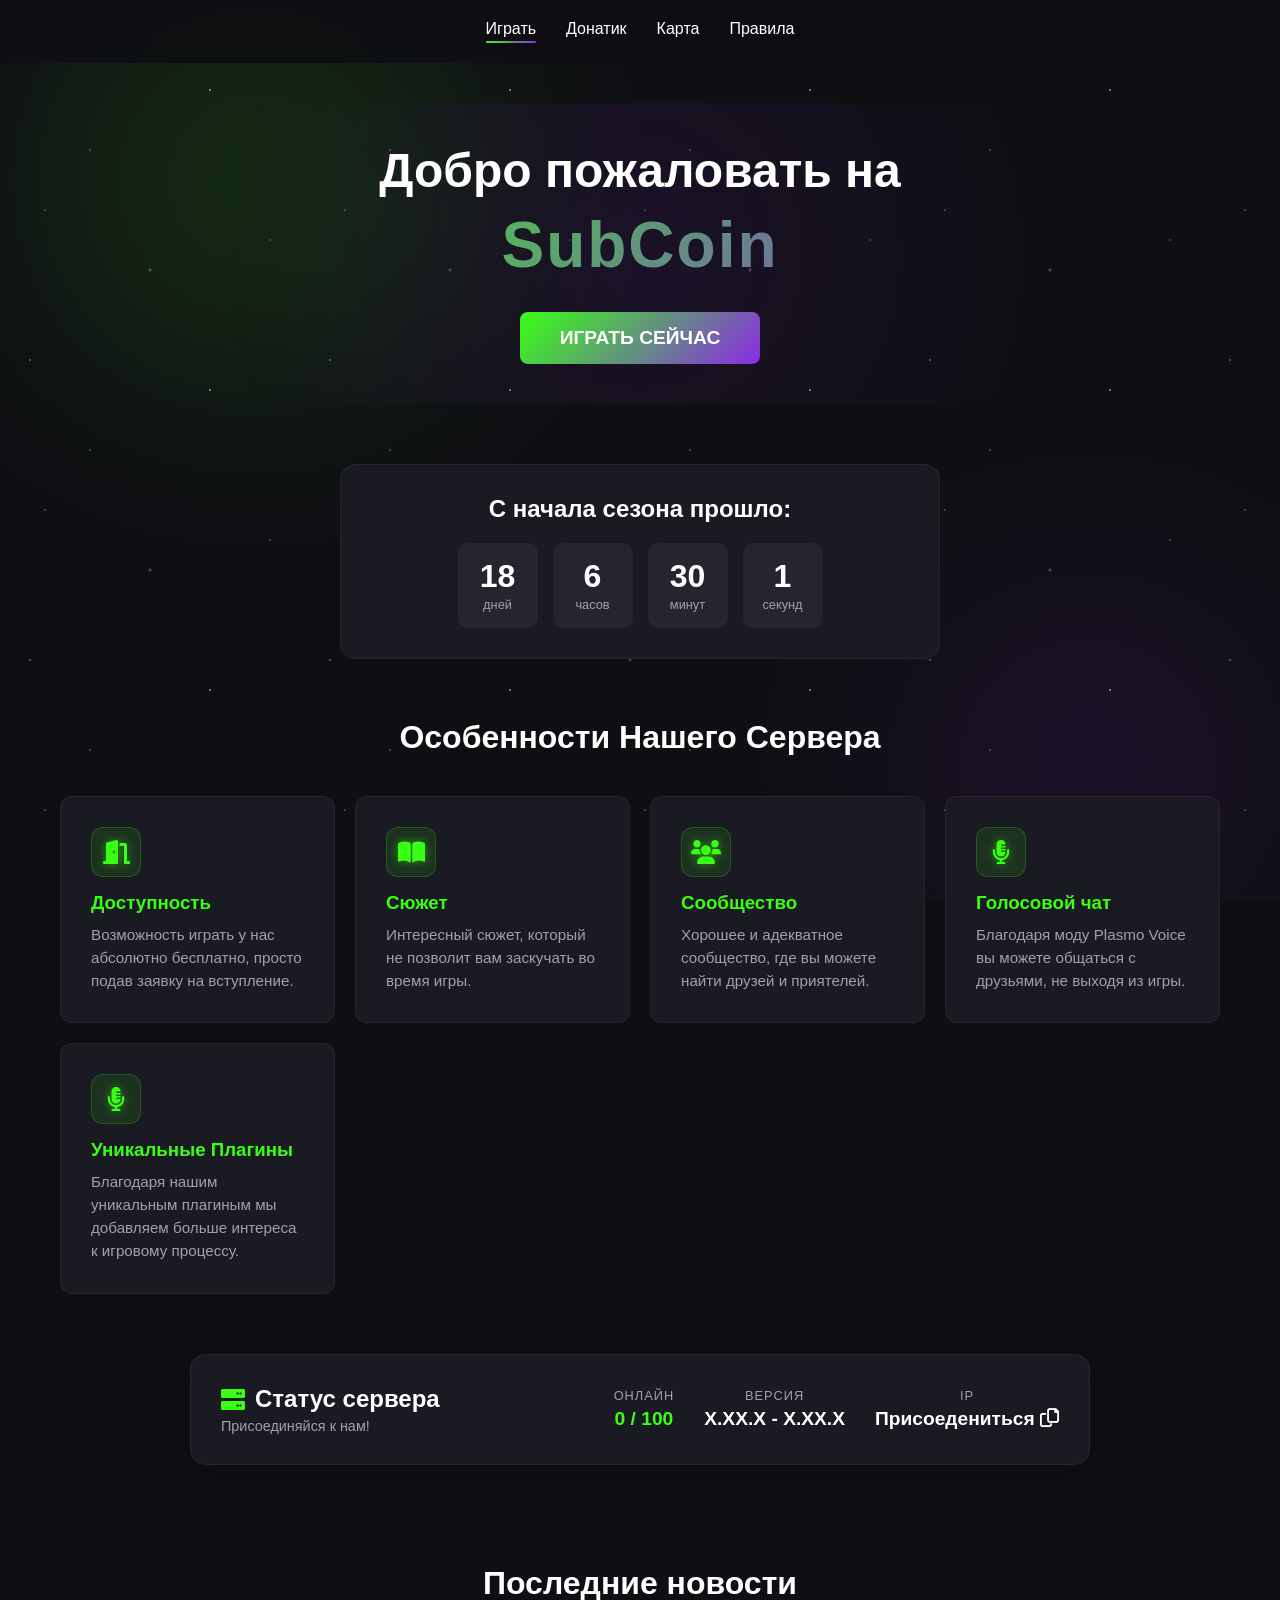
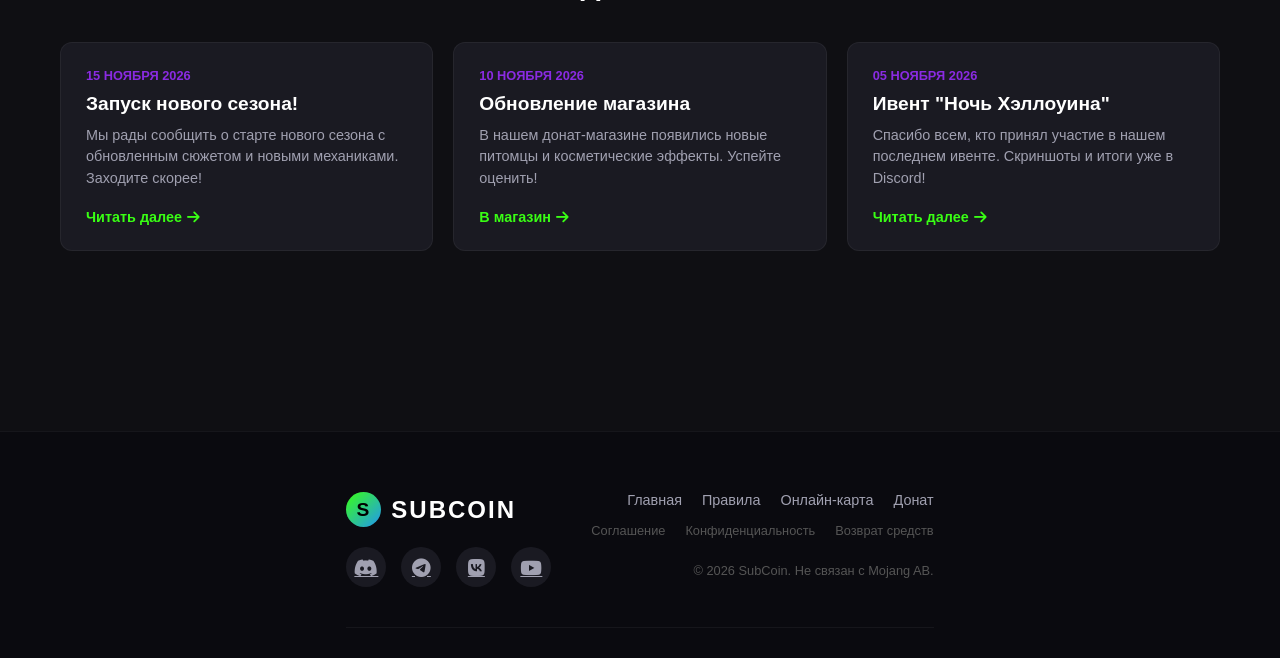
==== commit f3dab2af: "Update index.html" ====
--- a/index.html
+++ b/index.html
@@ -8,14 +8,12 @@
     <link rel="stylesheet" href="https://cdnjs.cloudflare.com/ajax/libs/font-awesome/6.0.0/css/all.min.css">
 </head>
 <body>
-    <!-- Фоновые эффекты -->
     <div id="snow-container"></div>
     <div class="background-effects">
         <div class="aurora aurora-1"></div>
         <div class="aurora aurora-2"></div>
         <div class="stars"></div>
     </div>
-        <!-- ... остальной код ... -->
 
     <nav>
         <a href="index.html" class="active">Играть</a>
@@ -48,7 +46,6 @@
         <section class="features-section">
             <h2>Особенности Нашего Сервера</h2>
             <div class="features-grid">
-                <!-- Карточки особенностей (без изменений) -->
                 <div class="feature-card">
                     <div class="feature-icon"><i class="fas fa-door-open"></i></div>
                     <h3>Доступность</h3>
@@ -77,7 +74,6 @@
             </div>
         </section>
 
-        <!-- НОВЫЙ БЛОК: Статус сервера -->
         <section class="status-section">
             <div class="status-card">
                 <div class="status-info">
@@ -87,7 +83,7 @@
                 <div class="status-data">
                     <div class="status-item">
                         <span class="status-label">Онлайн</span>
-                        <span class="status-value online">0 / 100</span> <!-- Здесь можно потом сделать динамику -->
+                        <span class="status-value online">0 / 100</span> 
                     </div>
                     <div class="status-item">
                         <span class="status-label">Версия</span>
@@ -101,7 +97,6 @@
             </div>
         </section>
 
-        <!-- НОВЫЙ БЛОК: Новости -->
         <section class="news-section">
             <h2>Последние новости</h2>
             <div class="news-grid">
@@ -128,10 +123,8 @@
 
     </div>
 
-    <!-- Подвал сайта -->
     <footer class="site-footer">
         <div class="footer-top">
-            <!-- Левая часть: Логотип и соцсети -->
             <div class="footer-left">
                 <div class="footer-logo">
                     <div class="logo-icon">S</div>
@@ -145,7 +138,6 @@
                 </div>
             </div>
 
-            <!-- Правая часть: Ссылки и копирайт -->
             <div class="footer-right">
                 <div class="footer-nav">
                     <a href="index.html">Главная</a>
--- a/style.css
+++ b/style.css
@@ -333,21 +333,18 @@
         transform: translateY(100vh);
     }
 }
-/* ... ваш код выше (root, body, nav и т.д.) ... */
-
-/* Контейнер для центрирования контента */
+
 .container {
-    max-width: 1200px; /* Максимальная ширина контента */
-    margin: 0 auto;    /* Центрирование по горизонтали */
-    padding: 40px 20px; /* Отступы сверху/снизу и по бокам */
+    max-width: 1200px; /* Ограничиваем ширину контента */
+    margin: 0 auto;    /* Центрируем по горизонтали */
+    padding: 40px 20px;
     width: 100%;
     display: flex;
     flex-direction: column;
-    align-items: center; /* Центрируем элементы внутри */
-    z-index: 1; /* Поверх снега */
-}
-
-/* Главный экран (Hero) */
+    align-items: center;
+    z-index: 1;
+}
+
 .hero {
     text-align: center;
     margin-bottom: 60px;
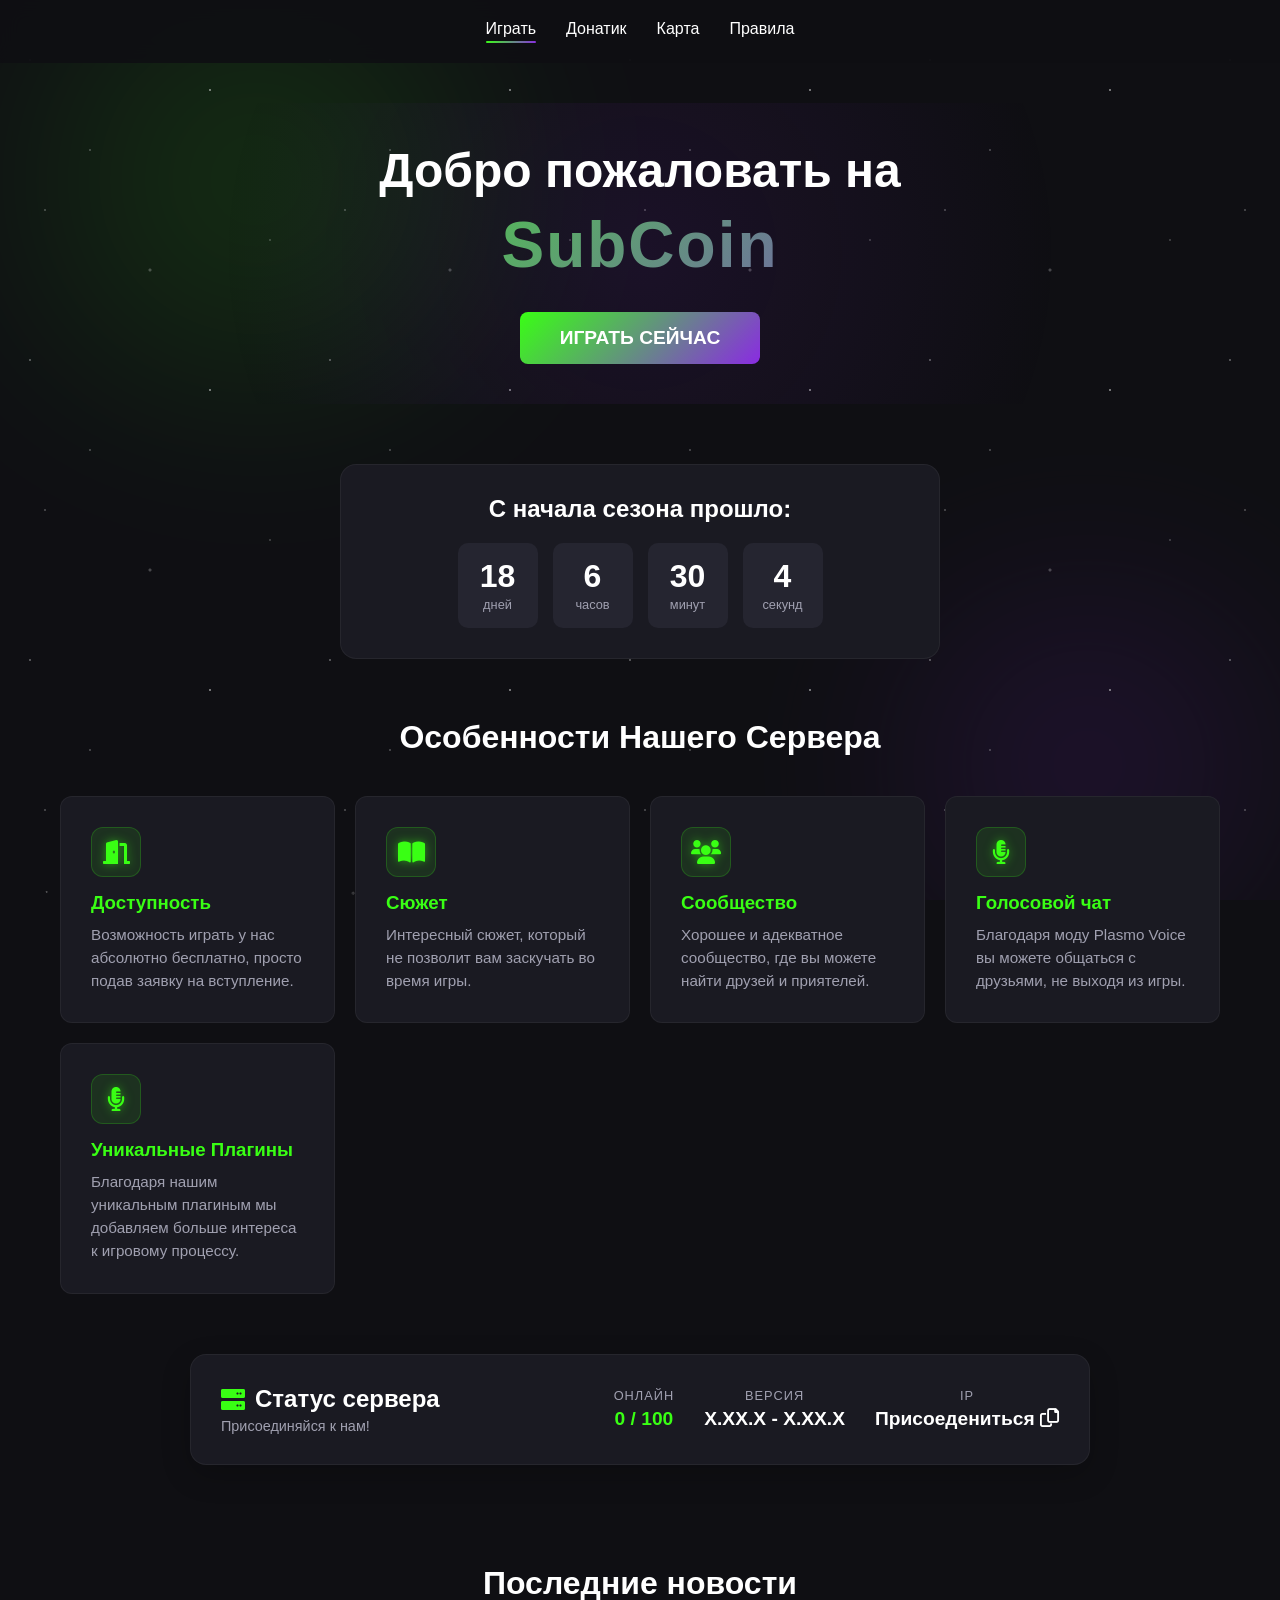
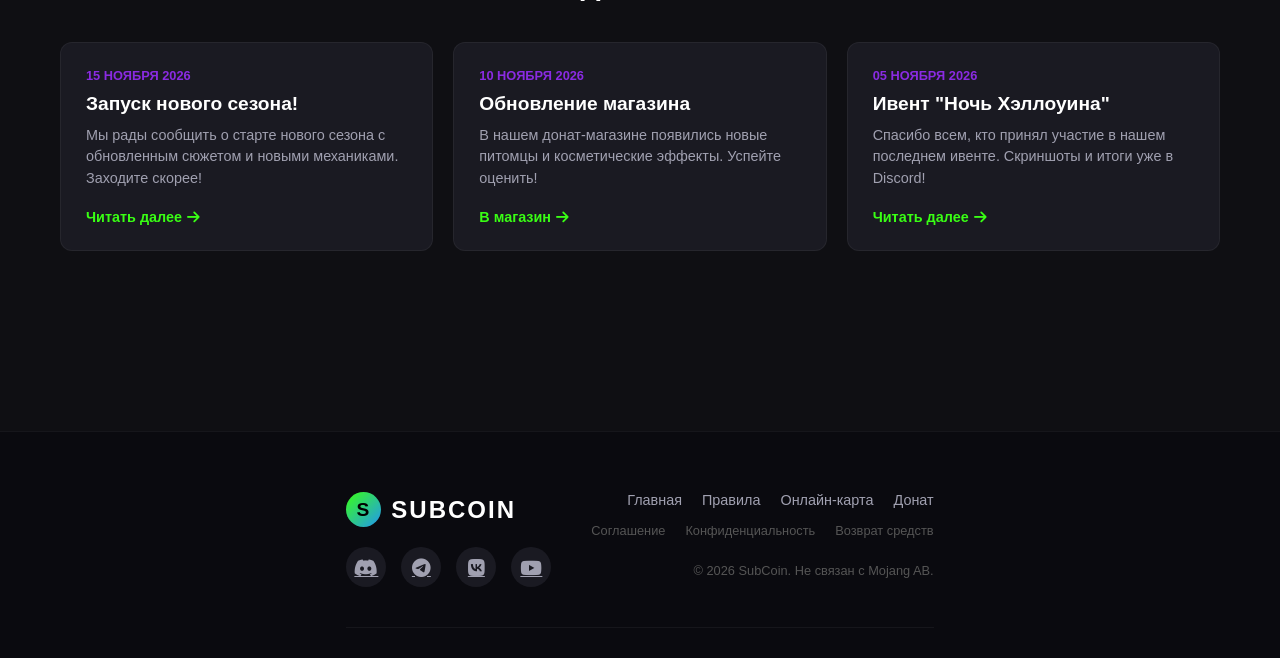
==== commit 7330ac5c: "Update index.html" ====
--- a/index.html
+++ b/index.html
@@ -4,6 +4,10 @@
     <meta charset="UTF-8">
     <meta name="viewport" content="width=device-width, initial-scale=1.0">
     <title>SubCoin - Приватный сервер Minecraft</title>
+    <link rel="preconnect" href="https://fonts.googleapis.com">
+    <link rel="preconnect" href="https://fonts.gstatic.com" crossorigin>
+    <link href="https://fonts.googleapis.com/css2?family=Montserrat:wght@900&display=swap" rel="stylesheet">
+    
     <link rel="stylesheet" href="style.css">
     <link rel="stylesheet" href="https://cdnjs.cloudflare.com/ajax/libs/font-awesome/6.0.0/css/all.min.css">
 </head>
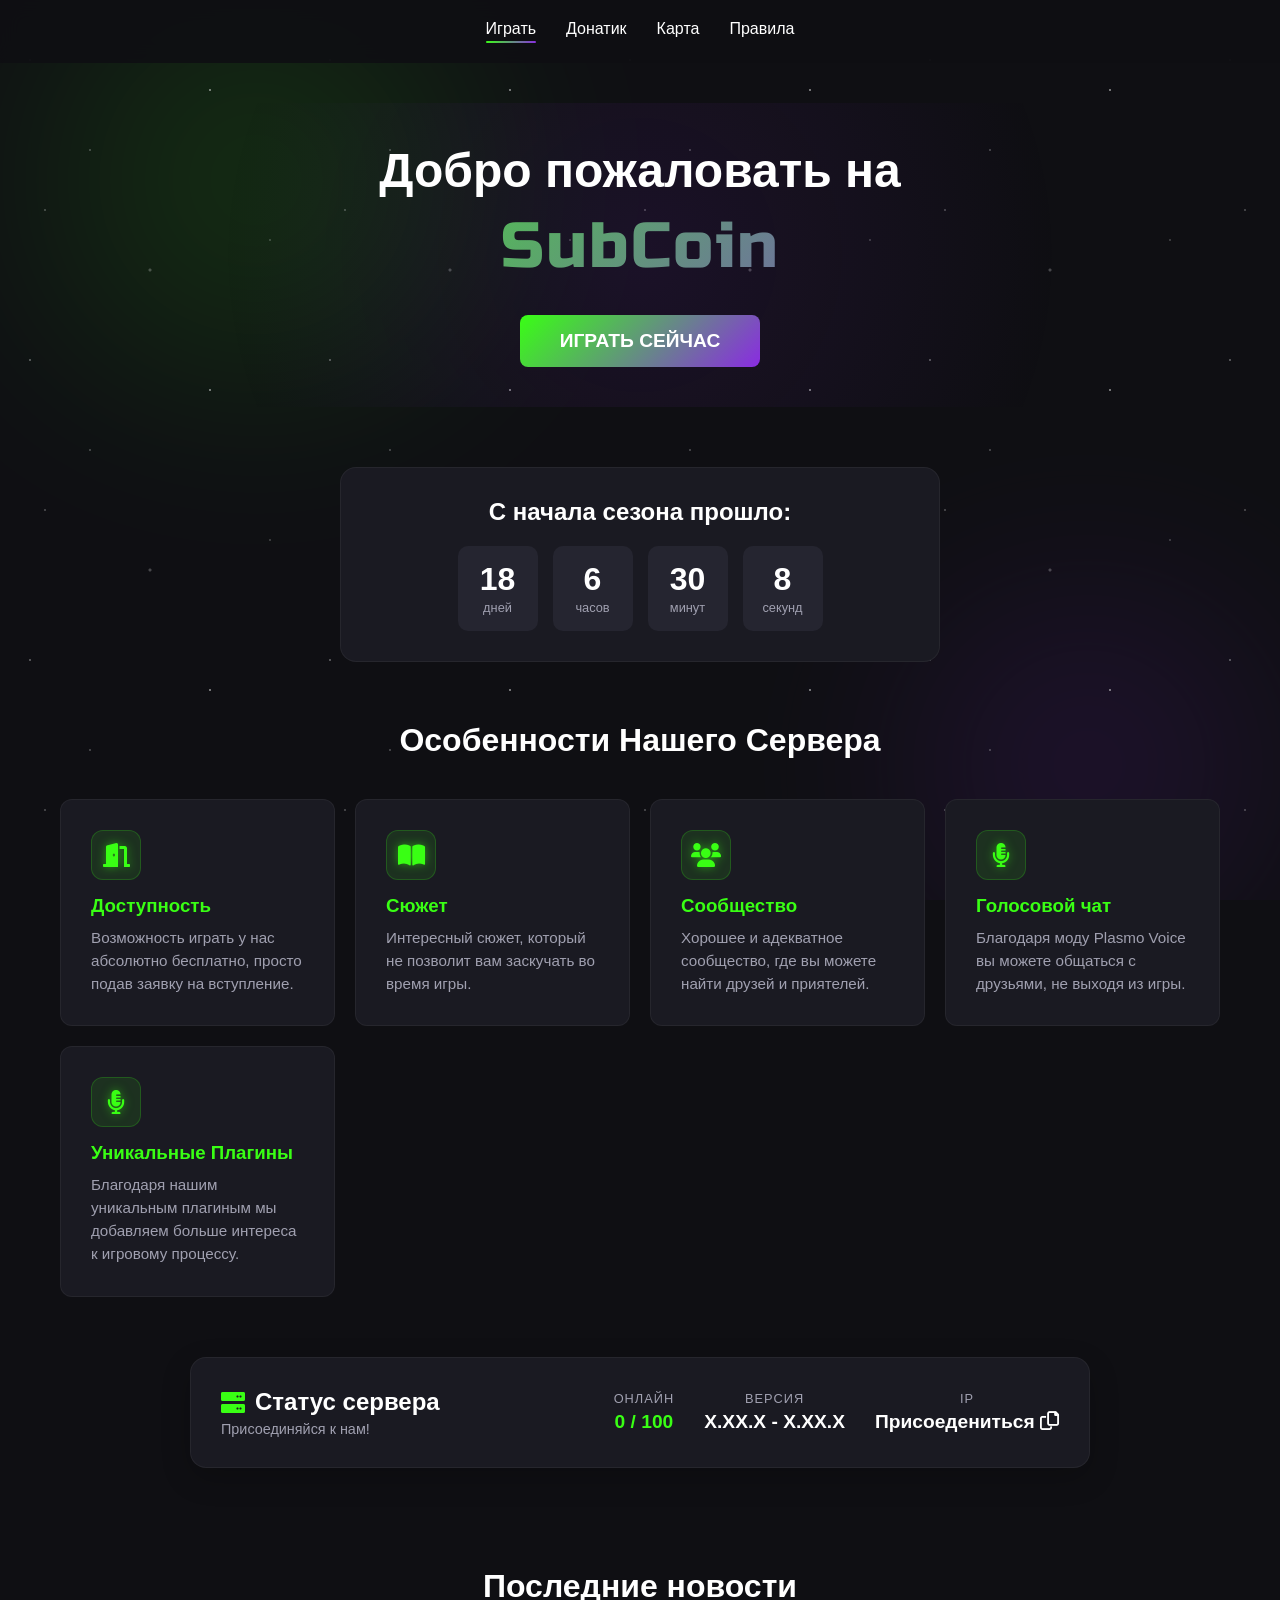
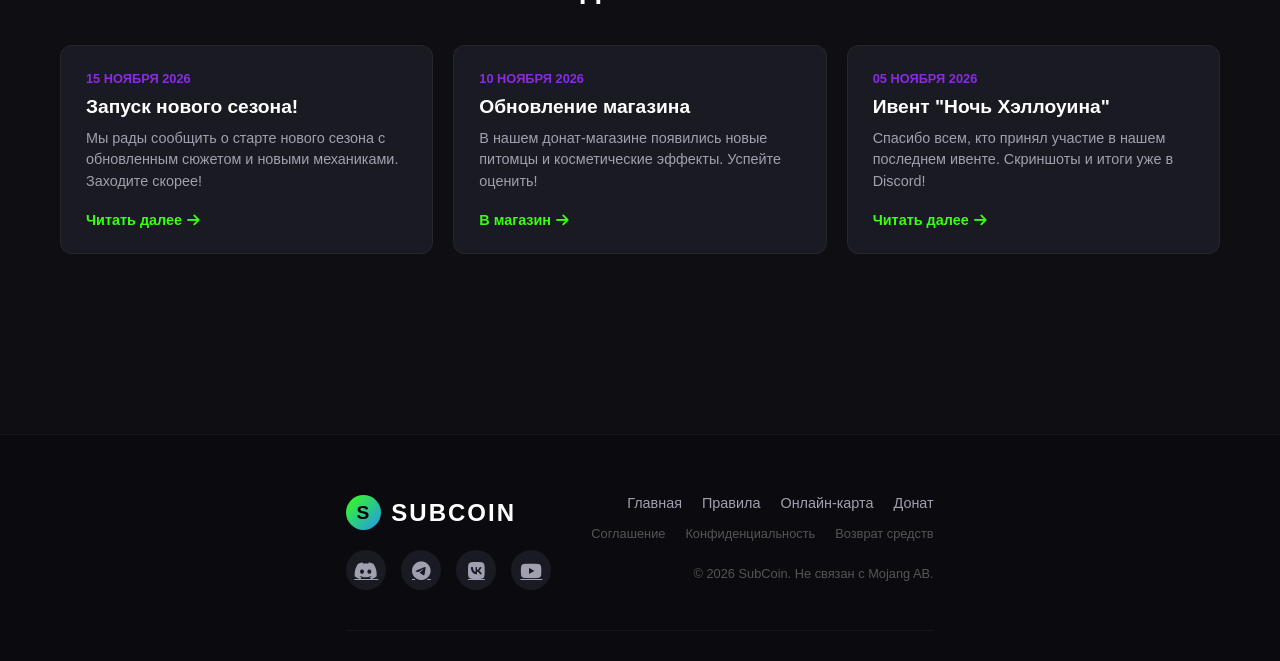
==== commit 00cdbf48: "Update index.html" ====
--- a/index.html
+++ b/index.html
@@ -6,8 +6,10 @@
     <title>SubCoin - Приватный сервер Minecraft</title>
     <link rel="preconnect" href="https://fonts.googleapis.com">
     <link rel="preconnect" href="https://fonts.gstatic.com" crossorigin>
+    <link href="https://fonts.googleapis.com/css2?family=Russo+One&display=swap" rel="stylesheet">
+    <link rel="preconnect" href="https://fonts.googleapis.com">
+    <link rel="preconnect" href="https://fonts.gstatic.com" crossorigin>
     <link href="https://fonts.googleapis.com/css2?family=Montserrat:wght@900&display=swap" rel="stylesheet">
-    
     <link rel="stylesheet" href="style.css">
     <link rel="stylesheet" href="https://cdnjs.cloudflare.com/ajax/libs/font-awesome/6.0.0/css/all.min.css">
 </head>
--- a/style.css
+++ b/style.css
@@ -100,6 +100,10 @@
     -webkit-text-fill-color: transparent;
     letter-spacing: 2px;
     margin-bottom: 30px;
+    
+    font-family: 'Montserrat', sans-serif;
+    font-family: 'Russo One', sans-serif;
+    font-weight: 400;
 }
 
 .btn-play {
